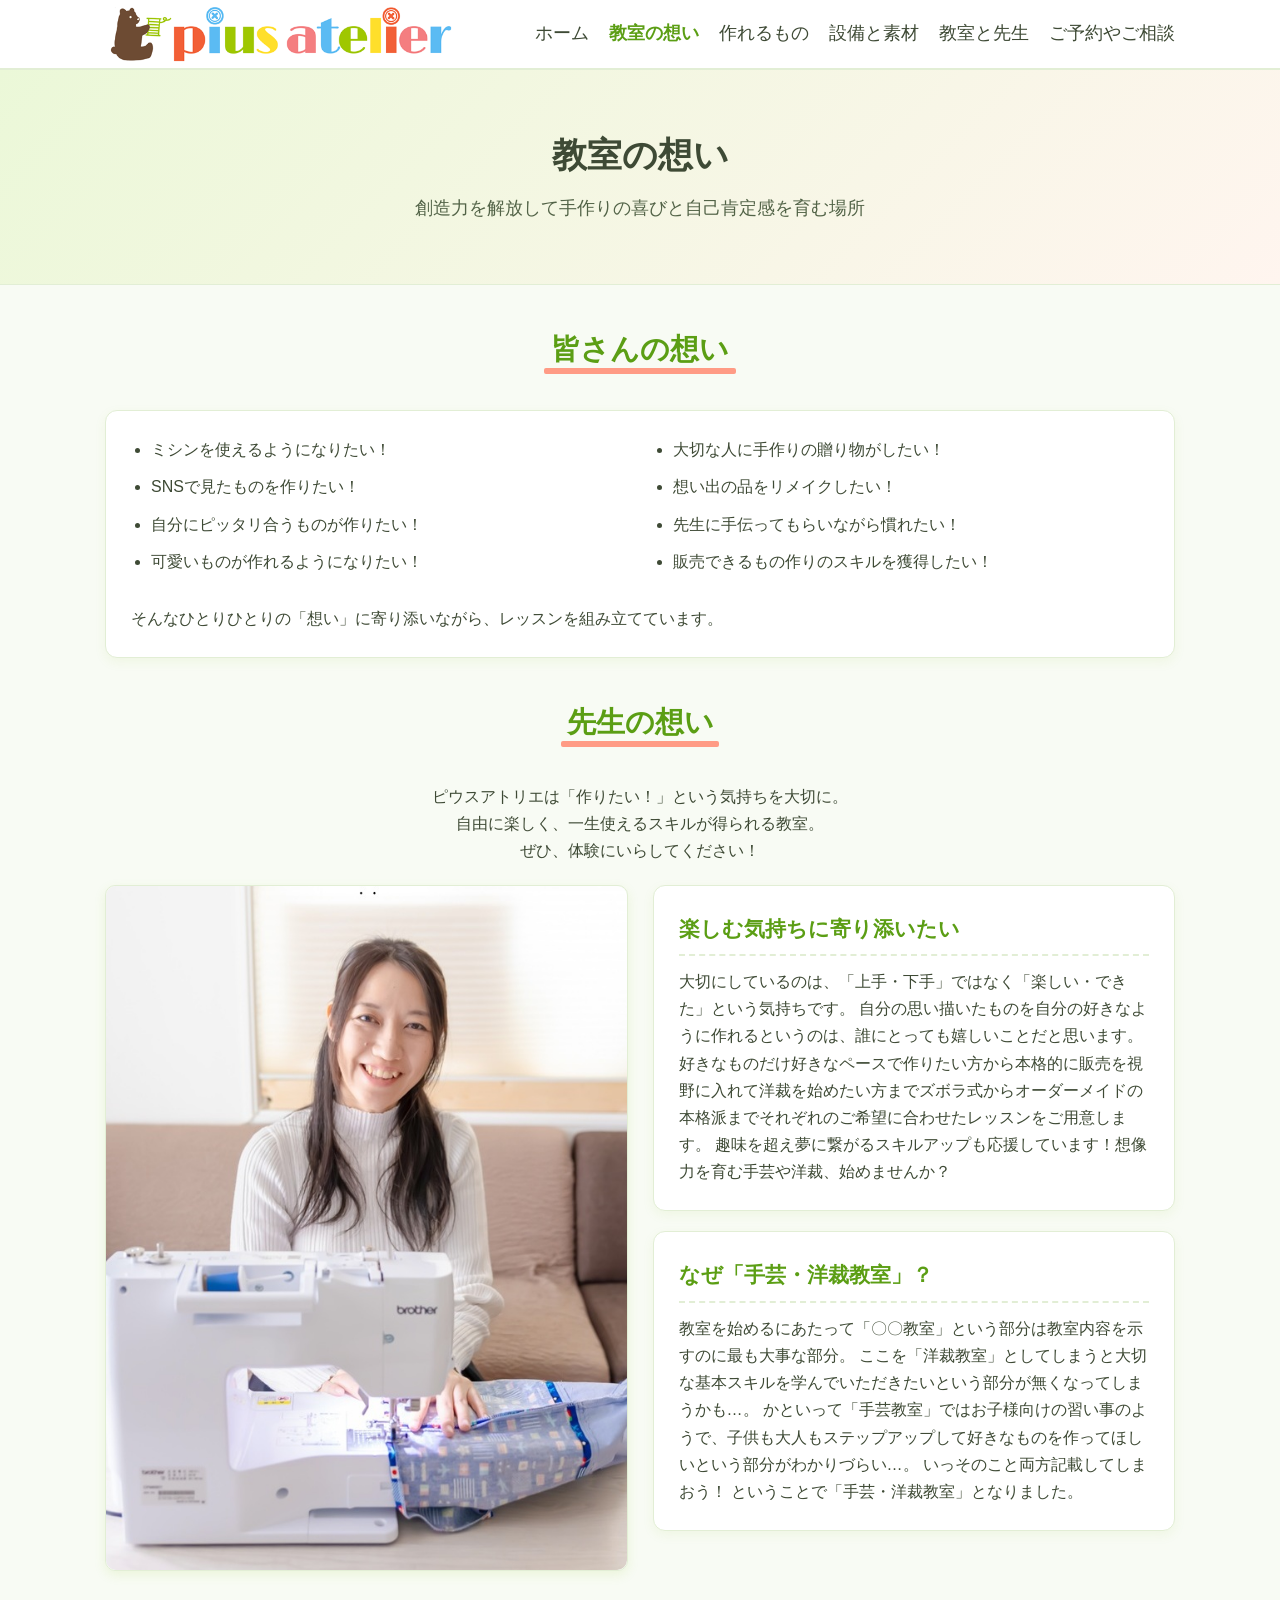
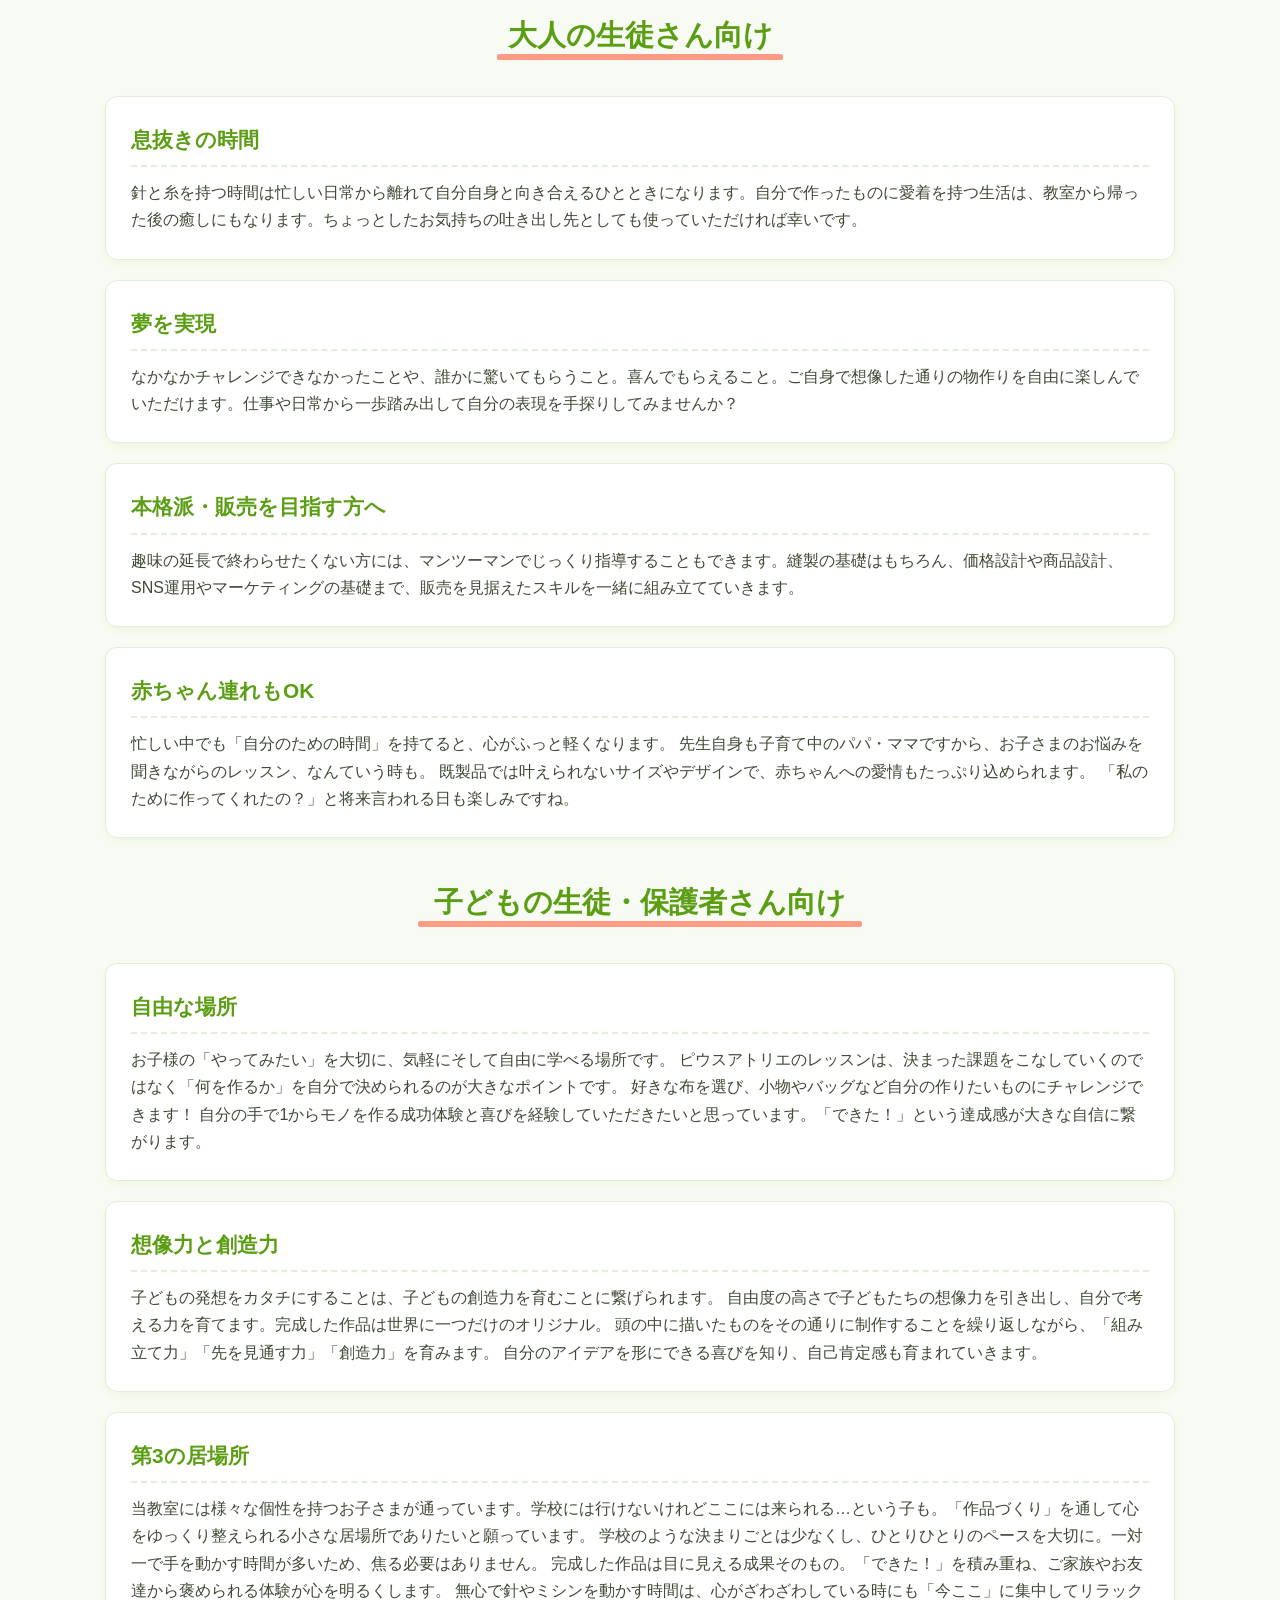
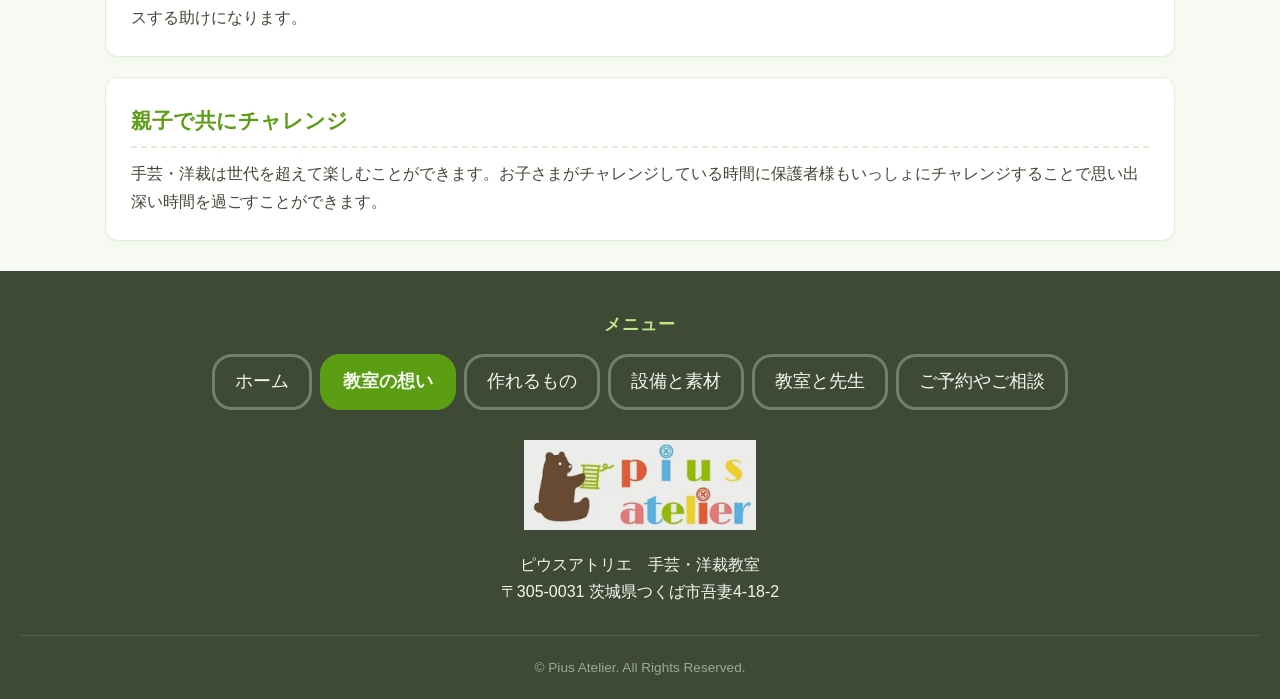
==== about.html @ 9d8489dd "Add files via upload" ====
<!DOCTYPE html>
<html lang="ja">
<head>
  <meta charset="UTF-8">
  <meta name="viewport" content="width=device-width, initial-scale=1.0">
  <title>教室の想い｜ピウスアトリエ（つくば市の手芸・洋裁教室）</title>
  <meta property="og:type" content="website">
  <meta property="og:site_name" content="ピウスアトリエ 手芸・洋裁教室">
  <meta property="og:title" content="教室の想い｜ピウスアトリエ（つくば市の手芸・洋裁教室）">
  <meta property="og:locale" content="ja_JP">
  <link rel="stylesheet" href="./style.css">
</head>
<body data-page="about">
  <header id="header-include"></header>
  <main>
  <section class="hero">
    <div class="hero-content">
      <h1>教室の想い</h1>
      <p>創造力を解放して手作りの喜びと自己肯定感を育む場所</p>
    </div>
  </section>

  <div class="container">
    <h2 class="section-title"><span>皆さんの想い</span></h2>
    <div class="card">
      <div class="grid-2">
        <ul style="list-style: disc; padding-left: 20px;">
          <li style="margin-bottom: 10px;">ミシンを使えるようになりたい！</li>
          <li style="margin-bottom: 10px;">SNSで見たものを作りたい！</li>
          <li style="margin-bottom: 10px;">自分にピッタリ合うものが作りたい！</li>
          <li style="margin-bottom: 10px;">可愛いものが作れるようになりたい！</li>
        </ul>
        <ul style="list-style: disc; padding-left: 20px;">
          <li style="margin-bottom: 10px;">大切な人に手作りの贈り物がしたい！</li>
          <li style="margin-bottom: 10px;">想い出の品をリメイクしたい！</li>
          <li style="margin-bottom: 10px;">先生に手伝ってもらいながら慣れたい！</li>
          <li style="margin-bottom: 10px;">販売できるもの作りのスキルを獲得したい！</li>
        </ul>
      </div>
      <p style="margin-top: 10px;">そんなひとりひとりの「想い」に寄り添いながら、レッスンを組み立てています。</p>
    </div>

    <h2 class="section-title"><span>先生の想い</span></h2>
    <p class="section-message"">
      ピウスアトリエは「作りたい！」という気持ちを大切に。<br>
      自由に楽しく、一生使えるスキルが得られる教室。<br>
      ぜひ、体験にいらしてください！
    </p>
    <div class="grid-2">
      <div class="photo-frame"><img src="img/teacher.jpg" alt="先生"></div>
      <div>
        <div class="card">
          <h3>楽しむ気持ちに寄り添いたい</h3>
          大切にしているのは、「上手・下手」ではなく「楽しい・できた」という気持ちです。
          自分の思い描いたものを自分の好きなように作れるというのは、誰にとっても嬉しいことだと思います。
          好きなものだけ好きなペースで作りたい方から本格的に販売を視野に入れて洋裁を始めたい方までズボラ式からオーダーメイドの本格派までそれぞれのご希望に合わせたレッスンをご用意します。
          趣味を超え夢に繋がるスキルアップも応援しています！想像力を育む手芸や洋裁、始めませんか？
        </div>
        <div class="card" style="margin-top: 20px;">
          <h3>なぜ「手芸・洋裁教室」？</h3>
          教室を始めるにあたって「〇〇教室」という部分は教室内容を示すのに最も大事な部分。
          ここを「洋裁教室」としてしまうと大切な基本スキルを学んでいただきたいという部分が無くなってしまうかも…。
          かといって「手芸教室」ではお子様向けの習い事のようで、子供も大人もステップアップして好きなものを作ってほしいという部分がわかりづらい…。
          いっそのこと両方記載してしまおう！
          ということで「手芸・洋裁教室」となりました。
        </div>
      </div>
    </div>

    <h2 class="section-title"><span>大人の生徒さん向け</span></h2>
    <div class="card" style="margin-top: 20px;">
      <h3>息抜きの時間</h3>
      針と糸を持つ時間は忙しい日常から離れて自分自身と向き合えるひとときになります。自分で作ったものに愛着を持つ生活は、教室から帰った後の癒しにもなります。ちょっとしたお気持ちの吐き出し先としても使っていただければ幸いです。
    </div>
    <div class="card" style="margin-top: 20px;">
      <h3>夢を実現</h3>
      なかなかチャレンジできなかったことや、誰かに驚いてもらうこと。喜んでもらえること。ご自身で想像した通りの物作りを自由に楽しんでいただけます。仕事や日常から一歩踏み出して自分の表現を手探りしてみませんか？
    </div>
    <div class="card" style="margin-top: 20px;">
      <h3>本格派・販売を目指す方へ</h3>
      趣味の延長で終わらせたくない方には、マンツーマンでじっくり指導することもできます。縫製の基礎はもちろん、価格設計や商品設計、SNS運用やマーケティングの基礎まで、販売を見据えたスキルを一緒に組み立てていきます。
    </div>
    <div class="card" style="margin-top: 20px;">
      <h3>赤ちゃん連れもOK</h3>
      忙しい中でも「自分のための時間」を持てると、心がふっと軽くなります。
      先生自身も子育て中のパパ・ママですから、お子さまのお悩みを聞きながらのレッスン、なんていう時も。
      既製品では叶えられないサイズやデザインで、赤ちゃんへの愛情もたっぷり込められます。
     「私のために作ってくれたの？」と将来言われる日も楽しみですね。
    </div>

    <h2 class="section-title"><span>子どもの生徒・保護者さん向け</span></h2>
    <div class="card" style="margin-bottom: 20px;">
      <h3>自由な場所</h3>
      お子様の「やってみたい」を大切に、気軽にそして自由に学べる場所です。
      ピウスアトリエのレッスンは、決まった課題をこなしていくのではなく「何を作るか」を自分で決められるのが大きなポイントです。
      好きな布を選び、小物やバッグなど自分の作りたいものにチャレンジできます！
      自分の手で1からモノを作る成功体験と喜びを経験していただきたいと思っています。「できた！」という達成感が大きな自信に繋がります。
    </div>
    <div class="card" style="margin-bottom: 20px;">
      <h3>想像力と創造力</h3>
      子どもの発想をカタチにすることは、子どもの創造力を育むことに繋げられます。
      自由度の高さで子どもたちの想像力を引き出し、自分で考える力を育てます。完成した作品は世界に一つだけのオリジナル。
      頭の中に描いたものをその通りに制作することを繰り返しながら、「組み立て力」「先を見通す力」「創造力」を育みます。
      自分のアイデアを形にできる喜びを知り、自己肯定感も育まれていきます。
    </div>
    <div class="card" style="margin-bottom: 20px;">
      <h3>第3の居場所</h3>
      当教室には様々な個性を持つお子さまが通っています。学校には行けないけれどここには来られる…という子も。「作品づくり」を通して心をゆっくり整えられる小さな居場所でありたいと願っています。
      学校のような決まりごとは少なくし、ひとりひとりのペースを大切に。一対一で手を動かす時間が多いため、焦る必要はありません。
      完成した作品は目に見える成果そのもの。「できた！」を積み重ね、ご家族やお友達から褒められる体験が心を明るくします。
      無心で針やミシンを動かす時間は、心がざわざわしている時にも「今ここ」に集中してリラックスする助けになります。
    </div>
    <div class="card">
      <h3>親子で共にチャレンジ</h3>
      手芸・洋裁は世代を超えて楽しむことができます。お子さまがチャレンジしている時間に保護者様もいっしょにチャレンジすることで思い出深い時間を過ごすことができます。
    </div>
  </div>
  </main>
  <footer id="footer-include"></footer>
  <script src="./common.js"></script>
</body>
</html>
---- style.css ----
:root {
  --main-color: #5B9E14;        /* 高コントラストな爽やかグリーン */
  --accent-color: #FF9B85;      /* コーラルパステル */
  --bg-color: #F8FBF4;          /* ミルキーグリーンホワイト */
  --card-bg: #FFFFFF;
  --text-color: #3E4A35;        /* ダークオリーブ */
  --text-light: #526347;
  --border-color: #E2EED5;
  --font-family: 'Helvetica Neue', Arial, 'Hiragino Kaku Gothic ProN', 'Hiragino Sans', 'Meiryo', sans-serif;
}

img {
  max-width: 100%;
  height: auto;
}

* {
  box-sizing: border-box;
  margin: 0;
  padding: 0;
}

body {
  font-family: var(--font-family);
  background-color: var(--bg-color);
  color: var(--text-color);
  line-height: 1.7;
  font-size: 16px;
}

a {
  color: var(--main-color);
  text-decoration: none;
  transition: all 0.3s;
}

a:hover {
  opacity: 0.8;
}

.btn {
  display: inline-block;
  padding: 12px 24px;
  background-color: var(--main-color);
  color: #ffffff;
  border-radius: 12px;
  font-weight: bold;
  transition: background-color 0.2s ease, transform 0.1s ease;
}
.btn:hover {
  background-color: var(--main-color);
}
.btn:active {
  transform: translateY(1px);
}

/* Header & Navigation */
header {
  background-color: #FFFFFF;
  border-bottom: 2px solid var(--border-color);
  position: sticky;
  top: 0;
  z-index: 100;
  min-height: 70px;
}

.header-container {
  max-width: 1100px;
  margin: 0 auto;
  padding: 4px 15px;
  display: flex;
  justify-content: space-between;
  align-items: center;
}

.logo a {
  display: flex;
  align-items: center;
}

.logo-img {
  height: 60px;
  width: auto;
  display: block;
}

nav ul {
  display: flex;
  list-style: none;
  gap: 20px;
  align-items: center;
}

nav a {
  font-weight: 500;
  color: var(--text-color);
  font-size: 1.1rem;
}

nav a:hover, nav a.active {
  color: var(--main-color);
  font-weight: bold;
}

nav ul li a {
  white-space: nowrap;
}

/* Hamburger toggle button (hidden on desktop) */
.nav-toggle {
  display: none;
  flex-direction: column;
  justify-content: center;
  gap: 5px;
  width: 34px;
  height: 34px;
  background: none;
  border: none;
  cursor: pointer;
  padding: 0;
}

.nav-toggle span {
  display: block;
  width: 100%;
  height: 3px;
  background-color: var(--main-color);
  border-radius: 2px;
  transition: transform 0.3s, opacity 0.3s;
}

.nav-toggle.is-active span:nth-child(1) {
  transform: translateY(8px) rotate(45deg);
}
.nav-toggle.is-active span:nth-child(2) {
  opacity: 0;
}
.nav-toggle.is-active span:nth-child(3) {
  transform: translateY(-8px) rotate(-45deg);
}

/* Hero Section */
.hero {
  background: linear-gradient(135deg, #EBF8D8 0%, #FFF5EF 100%);
  padding: 60px 20px;
  text-align: center;
  border-bottom: 1px solid var(--border-color);
}

.hero-content {
  max-width: 800px;
  margin: 0 auto;
}

.hero h1 {
  font-size: 2.2rem;
  color: var(--text-color);
  margin-bottom: 15px;
  line-height: 1.4;
}

.hero p {
  font-size: 1.1rem;
  color: var(--text-light);
}

/* Main Layout */
.container {
  max-width: 1100px;
  margin: 0 auto;
  padding: 0px 15px;
}

.section-title {
  text-align: center;
  font-size: 1.8rem;
  color: var(--main-color);
  font-weight: bold;
  margin-top: 40px;
  margin-bottom: 30px;
}

.section-title span {
  position: relative;
  display: inline-block;
  padding-bottom: 6px;
}

.section-title span::after {
  content: '';
  position: absolute;
  left: -4%;
  right: -4%;
  bottom: 6px;
  height: 6px;
  background-color: var(--accent-color);
  border-radius: 2px;
  z-index: -1;
}

.section-message {
  text-align: center;
  margin-bottom: 20px;
}

/* Cards & Grid */
.grid-2 {
  display: grid;
  grid-template-columns: repeat(auto-fit, minmax(320px, 1fr));
  gap: 25px;
  margin-bottom: 20px;
}

.grid-3 {
  display: grid;
  grid-template-columns: repeat(auto-fit, minmax(280px, 1fr));
  gap: 25px;
  margin-bottom: 20px;
}

.card {
  background-color: var(--card-bg);
  border: 1px solid var(--border-color);
  border-radius: 12px;
  padding: 25px;
  box-shadow: 0 4px 12px rgba(136, 196, 37, 0.08);
  transition: transform 0.3s;
}

.card h3 {
  color: var(--main-color);
  font-size: 1.3rem;
  margin-bottom: 12px;
  border-bottom: 2px dashed var(--border-color);
  padding-bottom: 8px;
}

/* Feature Box */
.feature-box {
  background-color: #F3FBEB;
  border-left: 5px solid var(--main-color);
  padding: 20px;
  border-radius: 0 8px 8px 0;
  margin-bottom: 25px;
}

.feature-box h4 {
  color: var(--main-color);
  margin-bottom: 8px;
  font-size: 1.1rem;
}

/* Footer */
footer {
  background-color: #3E4A35;
  color: #F4F8F0;
  padding: 40px 20px 20px;
  margin-top: 30px;
  min-height: 150px;
}

.footer-container {
  text-align: center;
  max-width: 1100px;
  margin: 0 auto;
  display: grid;
  grid-template-columns: repeat(auto-fit, minmax(250px, 1fr));
  gap: 30px;
  margin-bottom: 30px;
}

.footer-col a {
  color: #F4F8F0;
}

.footer-col address {
  font-style: normal;
}

.footer-menu {
  text-align: center;
  margin-bottom: 30px;
}

.footer-menu h4 {
  color: #C1E887;
  margin-bottom: 15px;
  font-size: 1.05rem;
  letter-spacing: 0.05em;
}

.footer-menu ul {
  list-style: none;
  display: flex;
  flex-wrap: wrap;
  justify-content: center;
  gap: 10px 8px;
  margin: 0 auto;
}

.footer-menu a {
  display: flex;
  align-items: center;
  justify-content: center;
  min-height: 44px;
  color: #F4F8F0;
  font-size: 1.1rem;
  font-weight: 500;
  padding: 10px 20px;
  border-radius: 20px;
  border: 3px solid rgba(244, 248, 240, 0.3);
}

.footer-menu a:hover,
.footer-menu a:focus-visible {
  background-color: var(--main-color);
  border-color: var(--main-color);
  color: #F4F8F0;
  opacity: 1;
}

.footer-menu a.active {
  background-color: var(--main-color);
  border-color: var(--main-color);
  color: #F4F8F0;
  font-weight: bold;
}

.footer-logo-img {
  height: 90px;
  width: auto;
  margin-bottom: 12px;
  opacity: 0.9;
}

.photo-frame img {
  width: 100%;
  height: 100%;
  object-fit: cover;
  display: block;
  border-radius: 10px;
}

.photo-frame {
  border-radius: 10px;
  overflow: hidden;
  box-shadow: 0 4px 12px rgba(136, 196, 37, 0.12);
  border: 1px solid var(--border-color);
  min-height: 0;
  height: 100%;
}

.copyright {
  text-align: center;
  font-size: 0.85rem;
  color: #9BAA91;
  border-top: 1px solid #526247;
  padding-top: 20px;
}

@media (max-width: 1080px) {
  .header-container {
    flex-wrap: wrap;
    justify-content: space-between;
    gap: 0;
  }
  .nav-toggle {
    display: flex;
  }
  nav {
    flex-basis: 100%;
    order: 3;
  }
  nav ul {
    display: none;
    flex-direction: column;
    align-items: stretch;
    gap: 0;
    width: 100%;
    padding-top: 15px;
  }
  nav.nav-open ul {
    display: block !important;
    z-index: 9999; 
  }
  nav li {
    border-top: 1px solid var(--border-color);
  }
  nav a {
    display: block;
    padding: 14px 4px;
  }
  .footer-menu ul {
    max-width: 100%;
  }
  .footer-menu li {
    width: 100%;
  }
  .footer-menu a {
    font-size: 0.95rem;
    padding: 5px 10px;
  }
}

@media (max-width: 640px) {
  header {
    min-height: 60px;
  }
  .hero {
    padding: 36px 16px;
    text-align: left;
  }
  .hero h1 {
    font-size: 1.6rem;
  }
  .hero p {
    font-size: 1rem;
  }
  .section-title {
    font-size: 1.4rem;
    margin-bottom: 20px;
  }
  .section-message {
    padding: 0px 10px;
    text-align: left;
  }
  .grid-2, .grid-3 {
    gap: 16px;
    margin-bottom: 16px;
  }
  .card {
    padding: 18px;
  }
  .feature-box {
    padding: 16px;
  }
  .logo-img {
    height: 50px;
  }
  nav a {
    font-size: 0.85rem;
  }
  .footer-container {
    text-align: center;
    gap: 24px;
  }
  .footer-logo-img {
    margin-left: auto;
    margin-right: auto;
  }
}
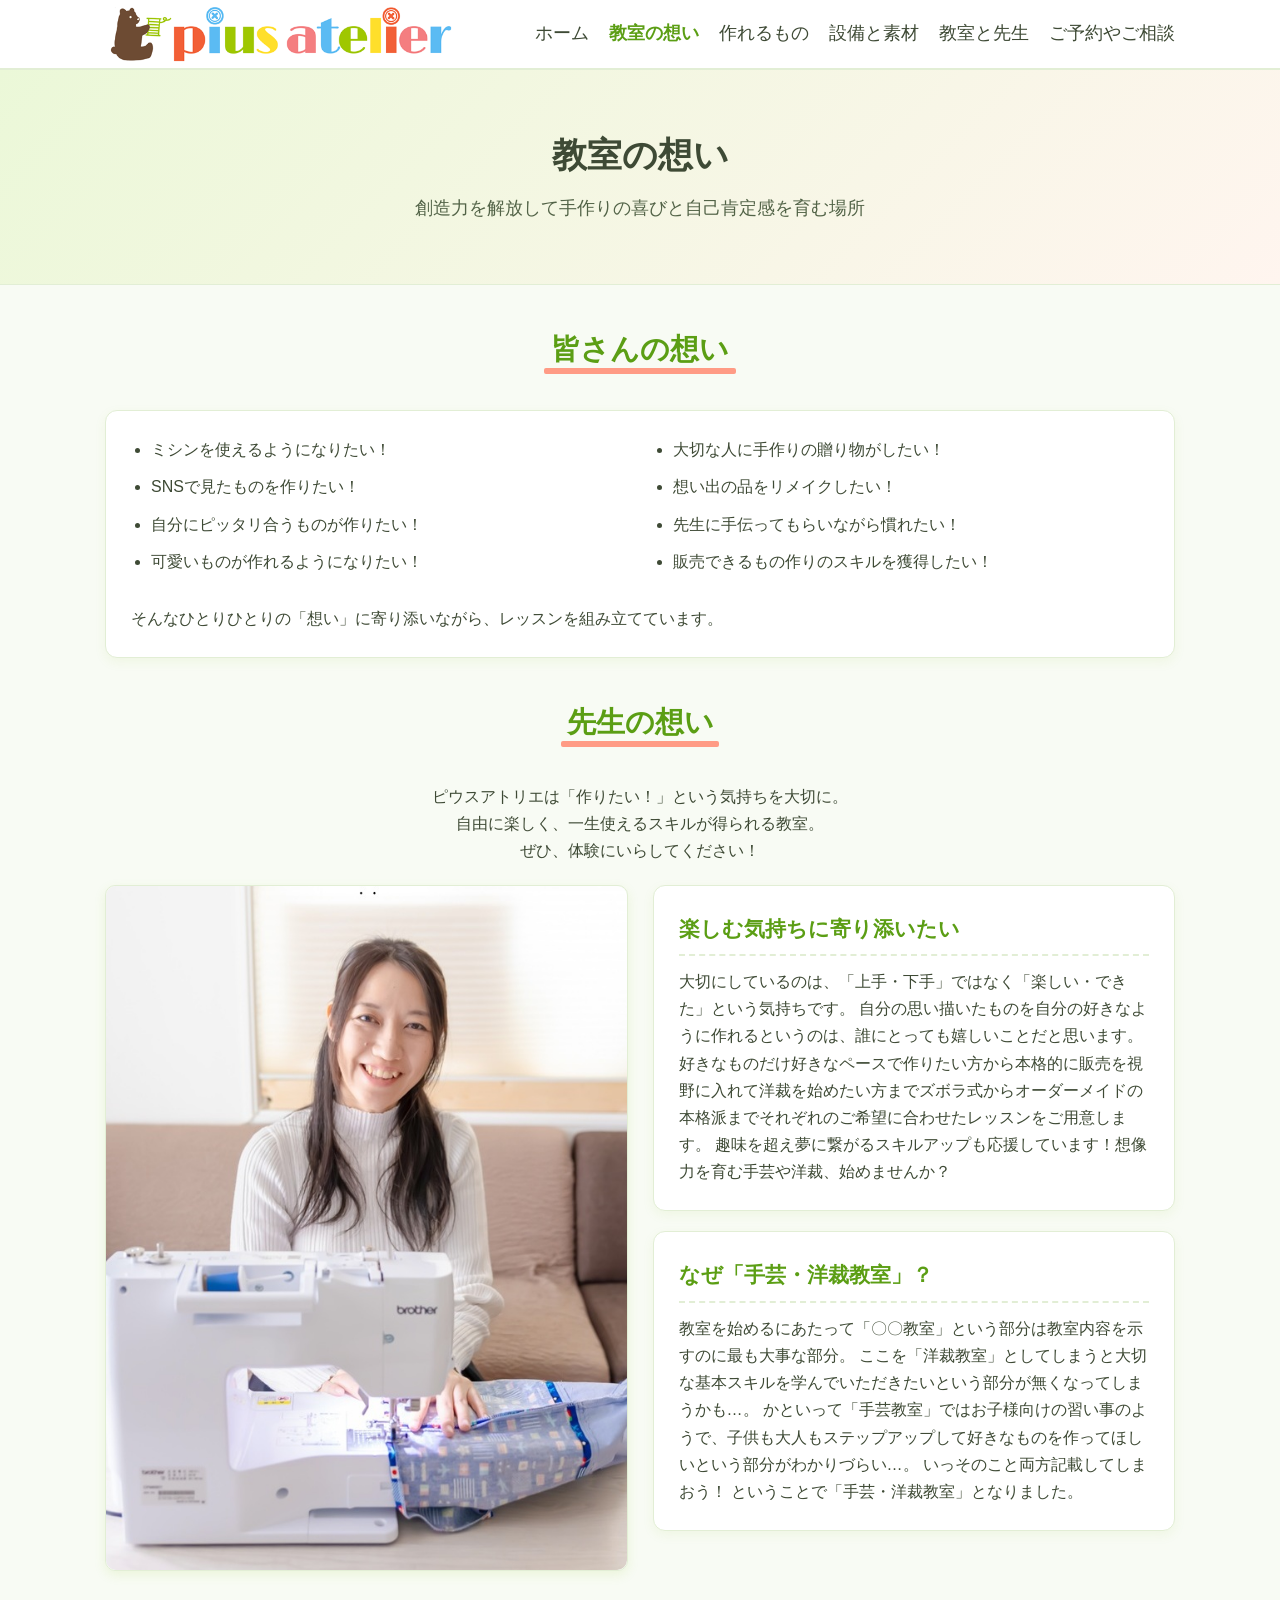
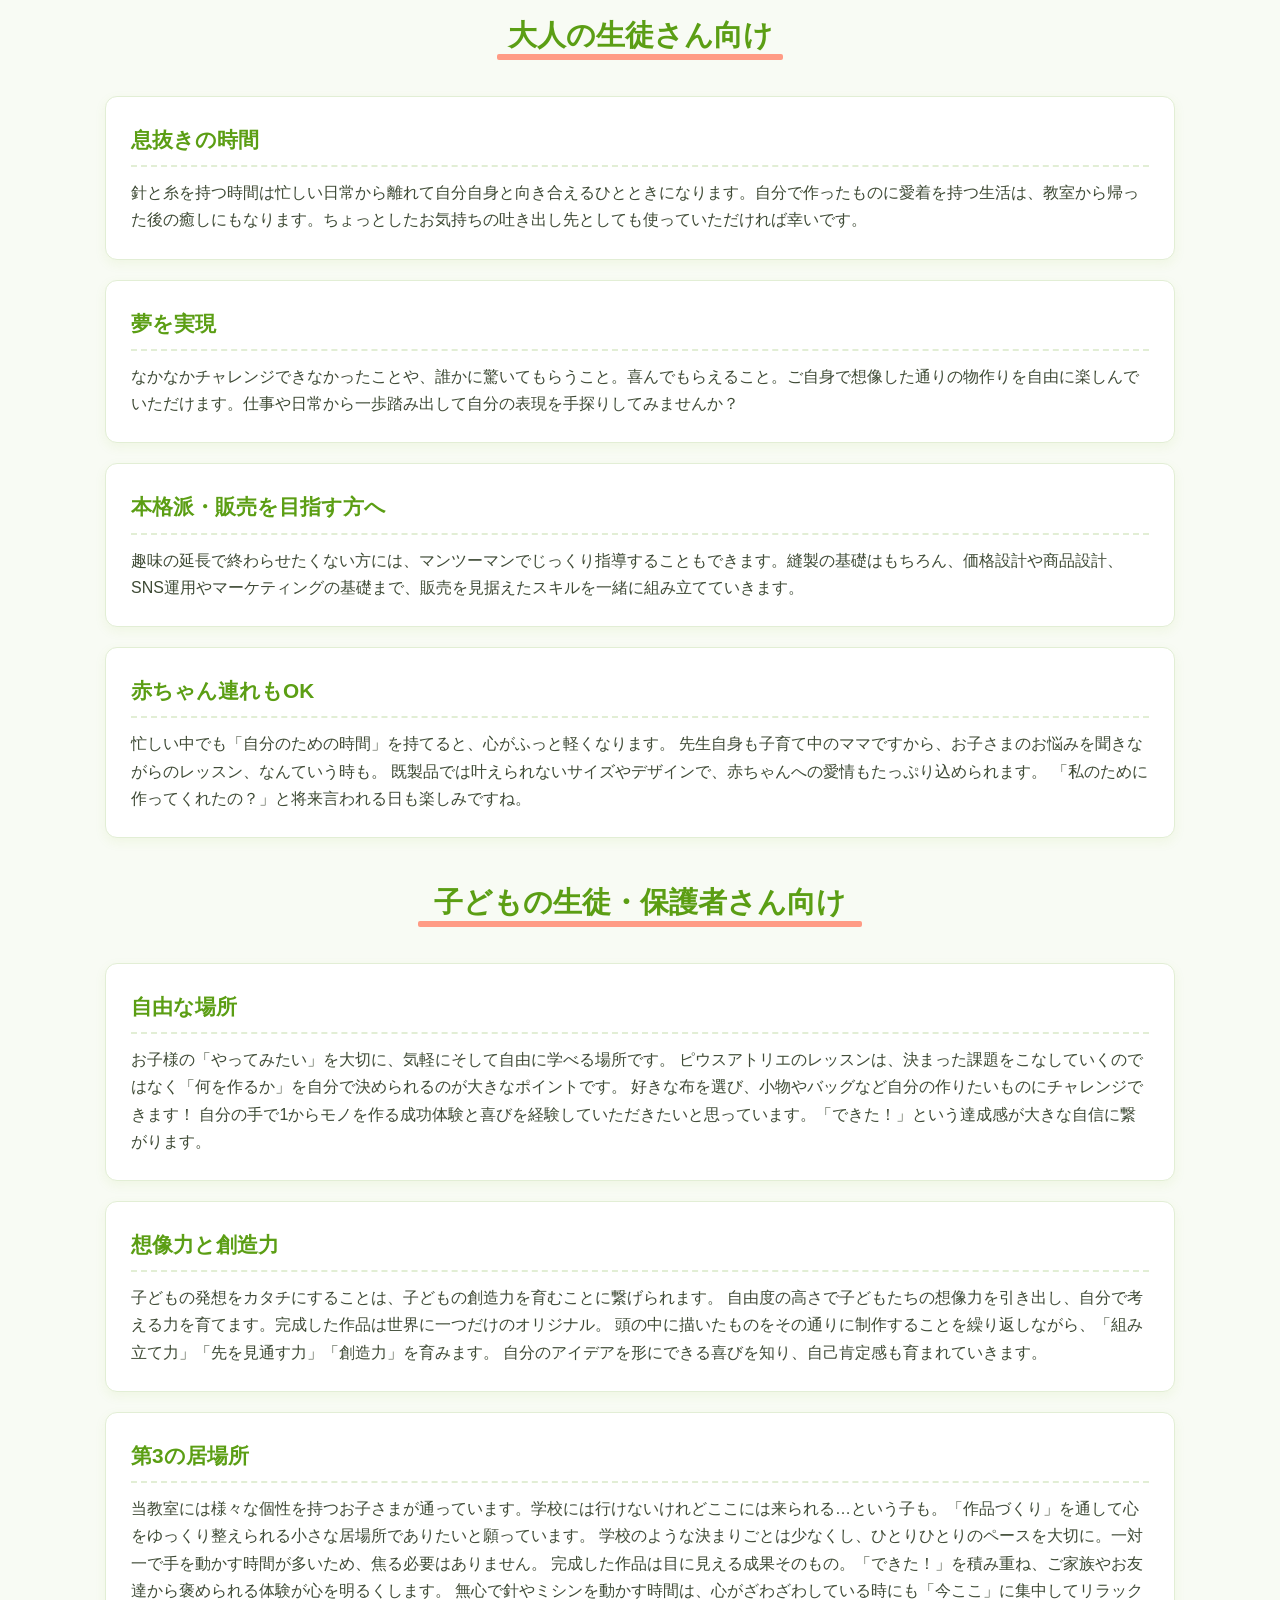
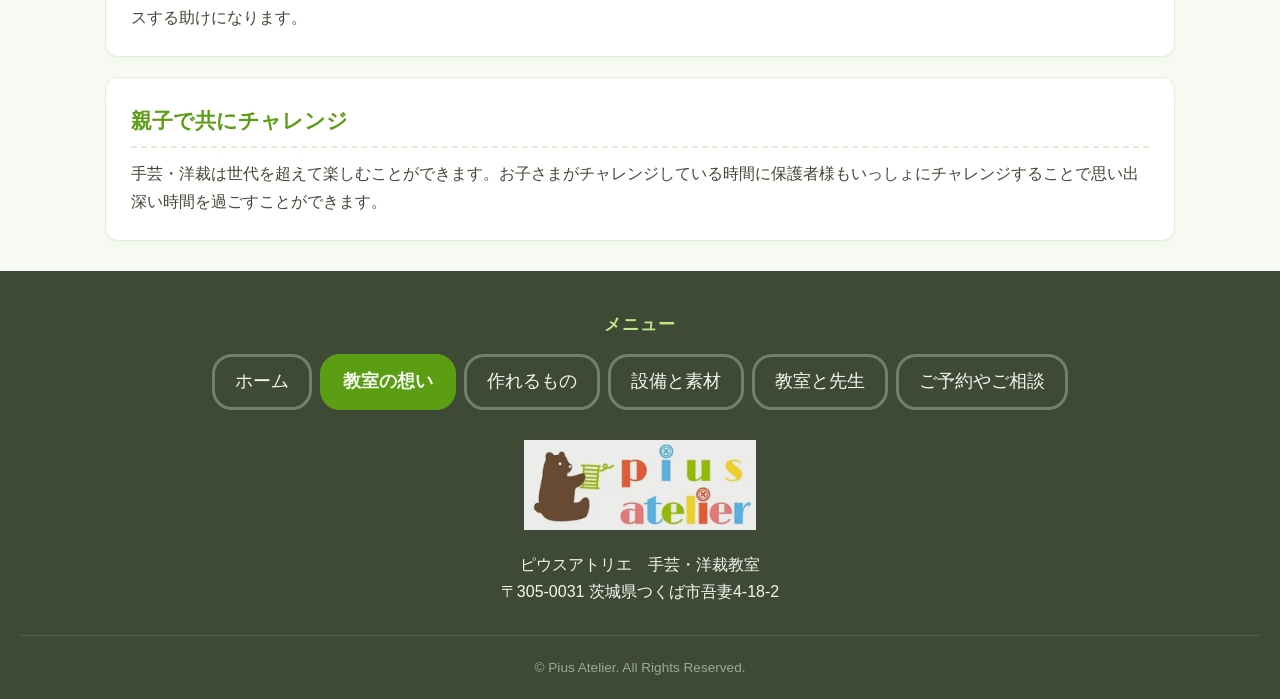
==== commit 14f05545: "Add files via upload" ====
--- a/about.html
+++ b/about.html
@@ -83,7 +83,7 @@
     <div class="card" style="margin-top: 20px;">
       <h3>赤ちゃん連れもOK</h3>
       忙しい中でも「自分のための時間」を持てると、心がふっと軽くなります。
-      先生自身も子育て中のパパ・ママですから、お子さまのお悩みを聞きながらのレッスン、なんていう時も。
+      先生自身も子育て中のママですから、お子さまのお悩みを聞きながらのレッスン、なんていう時も。
       既製品では叶えられないサイズやデザインで、赤ちゃんへの愛情もたっぷり込められます。
      「私のために作ってくれたの？」と将来言われる日も楽しみですね。
     </div>
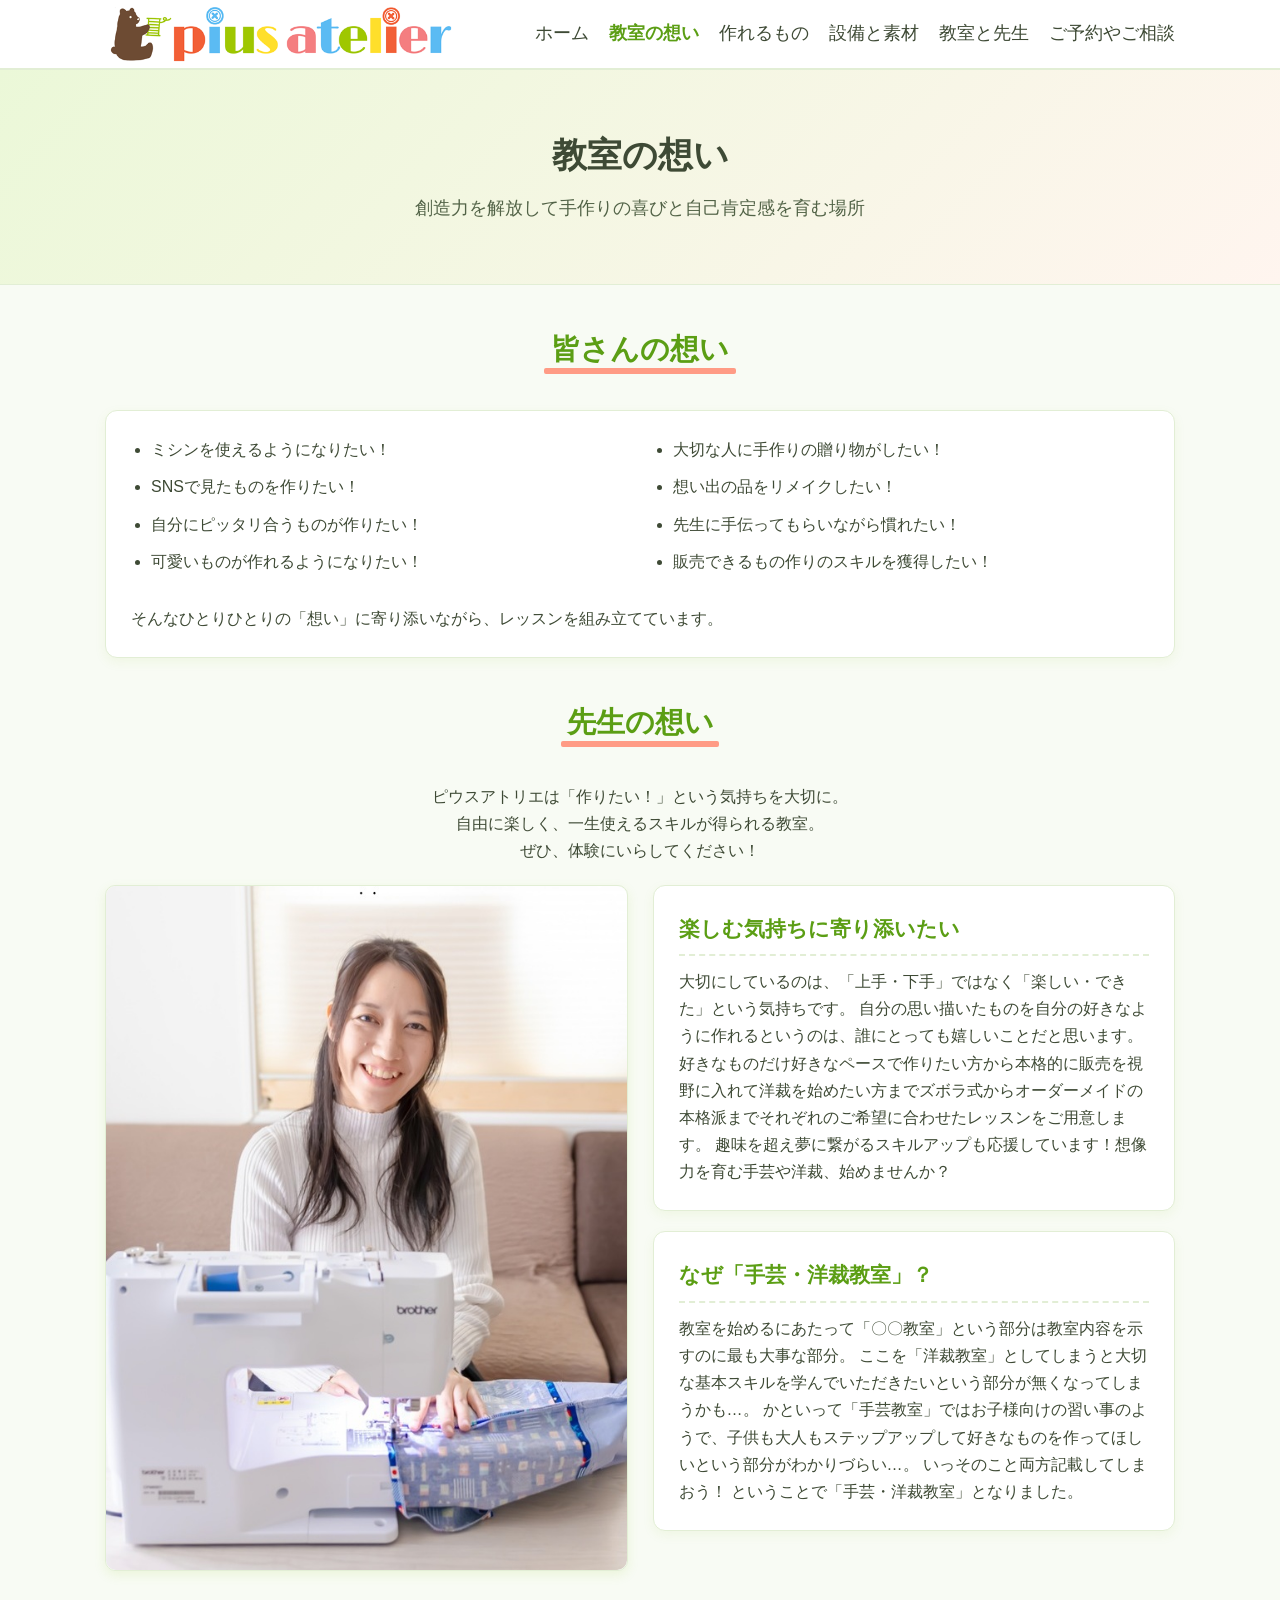
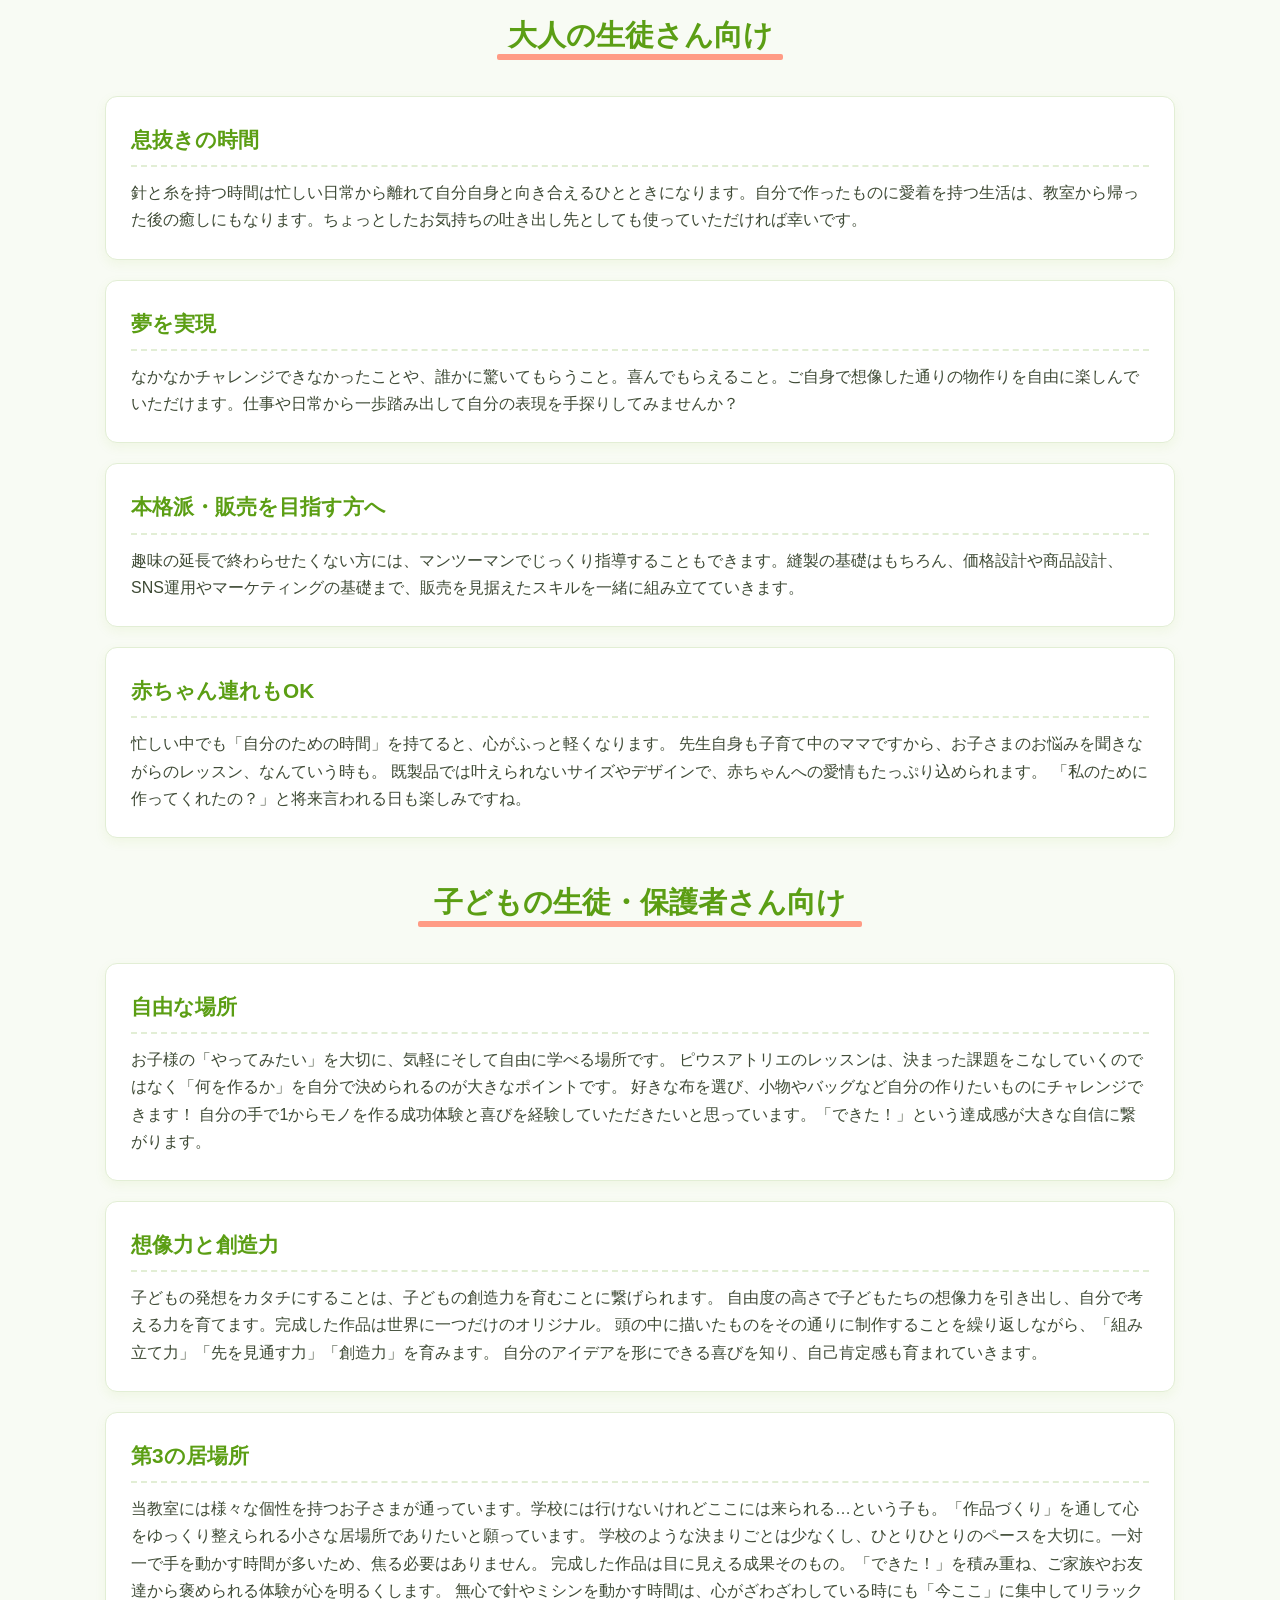
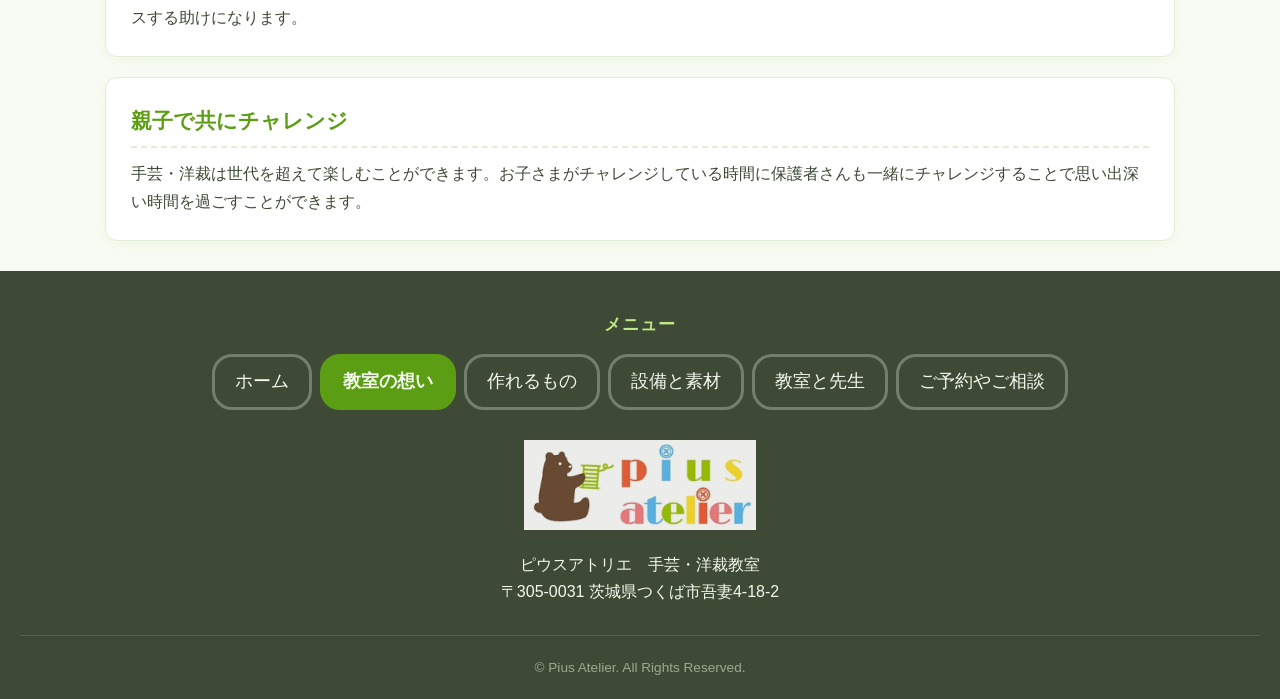
==== commit 71481712: "Add files via upload" ====
--- a/about.html
+++ b/about.html
@@ -112,7 +112,7 @@
     </div>
     <div class="card">
       <h3>親子で共にチャレンジ</h3>
-      手芸・洋裁は世代を超えて楽しむことができます。お子さまがチャレンジしている時間に保護者様もいっしょにチャレンジすることで思い出深い時間を過ごすことができます。
+      手芸・洋裁は世代を超えて楽しむことができます。お子さまがチャレンジしている時間に保護者さんも一緒にチャレンジすることで思い出深い時間を過ごすことができます。
     </div>
   </div>
   </main>
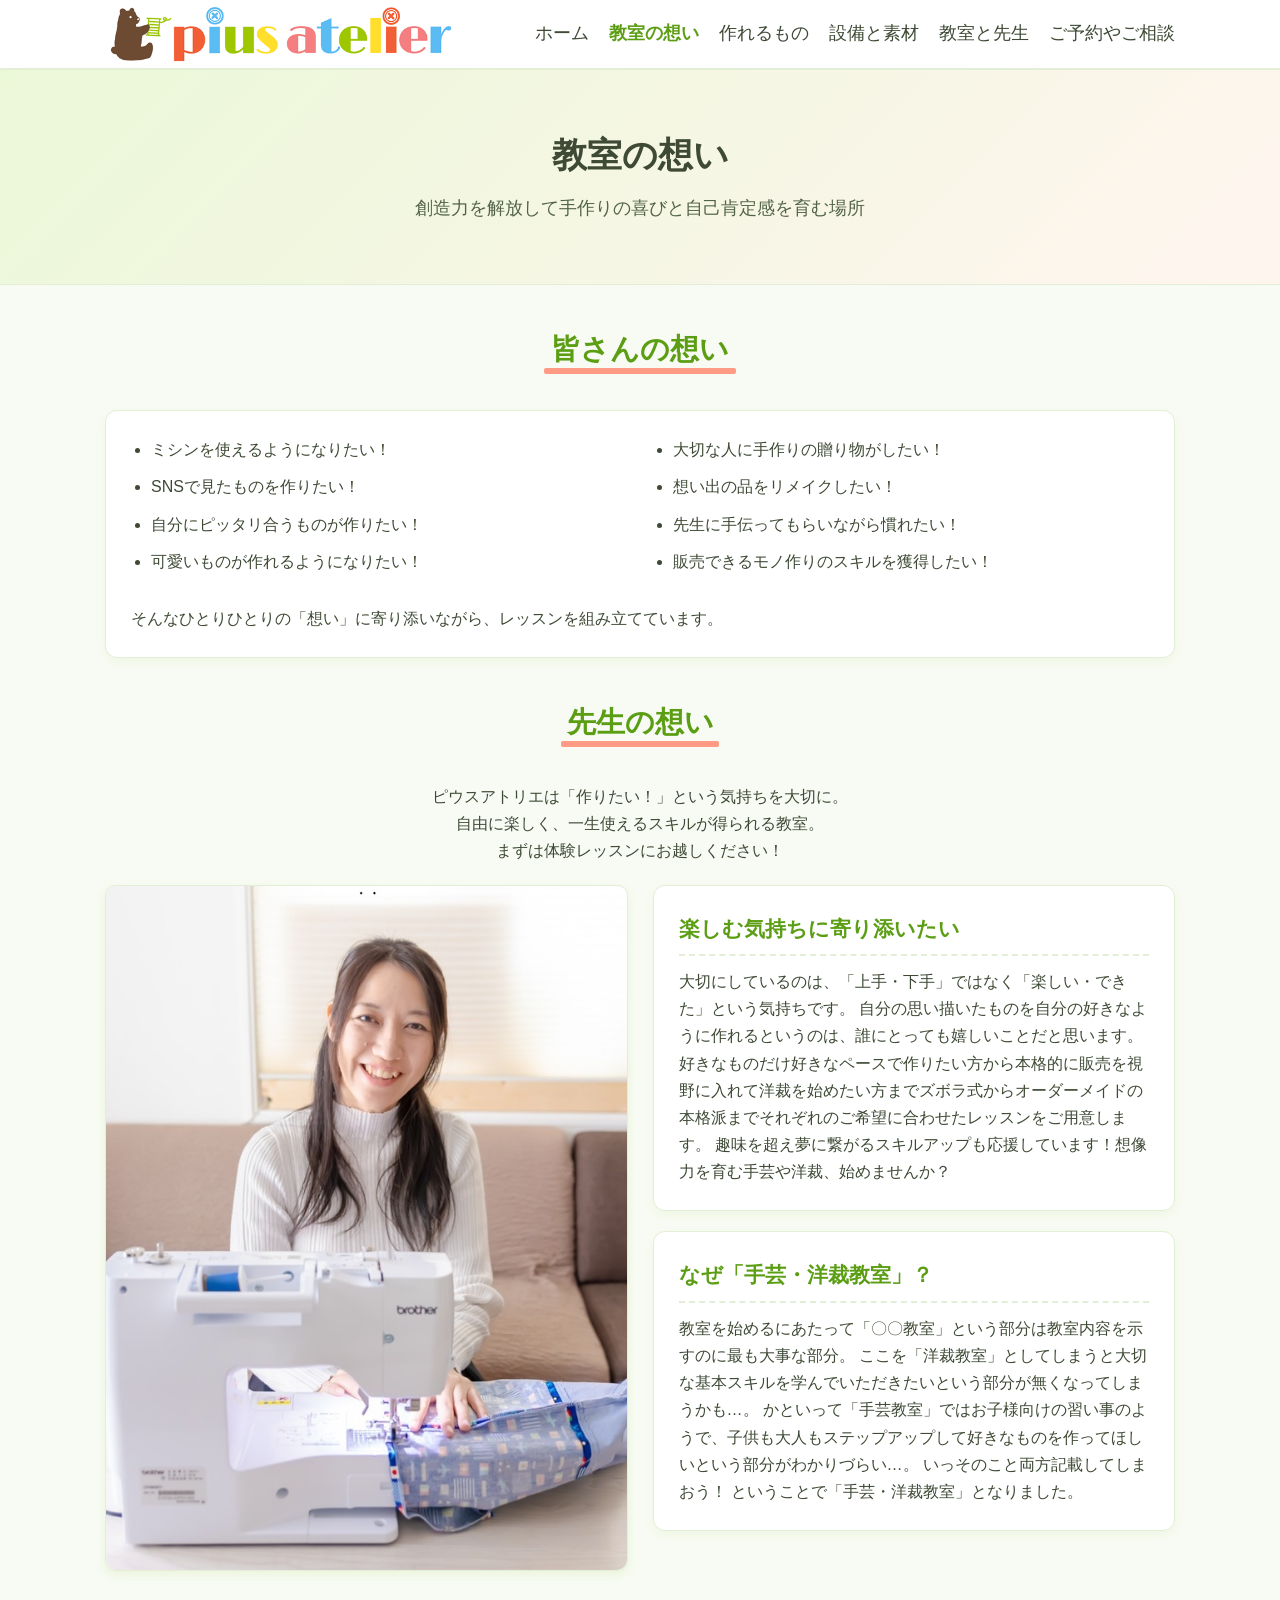
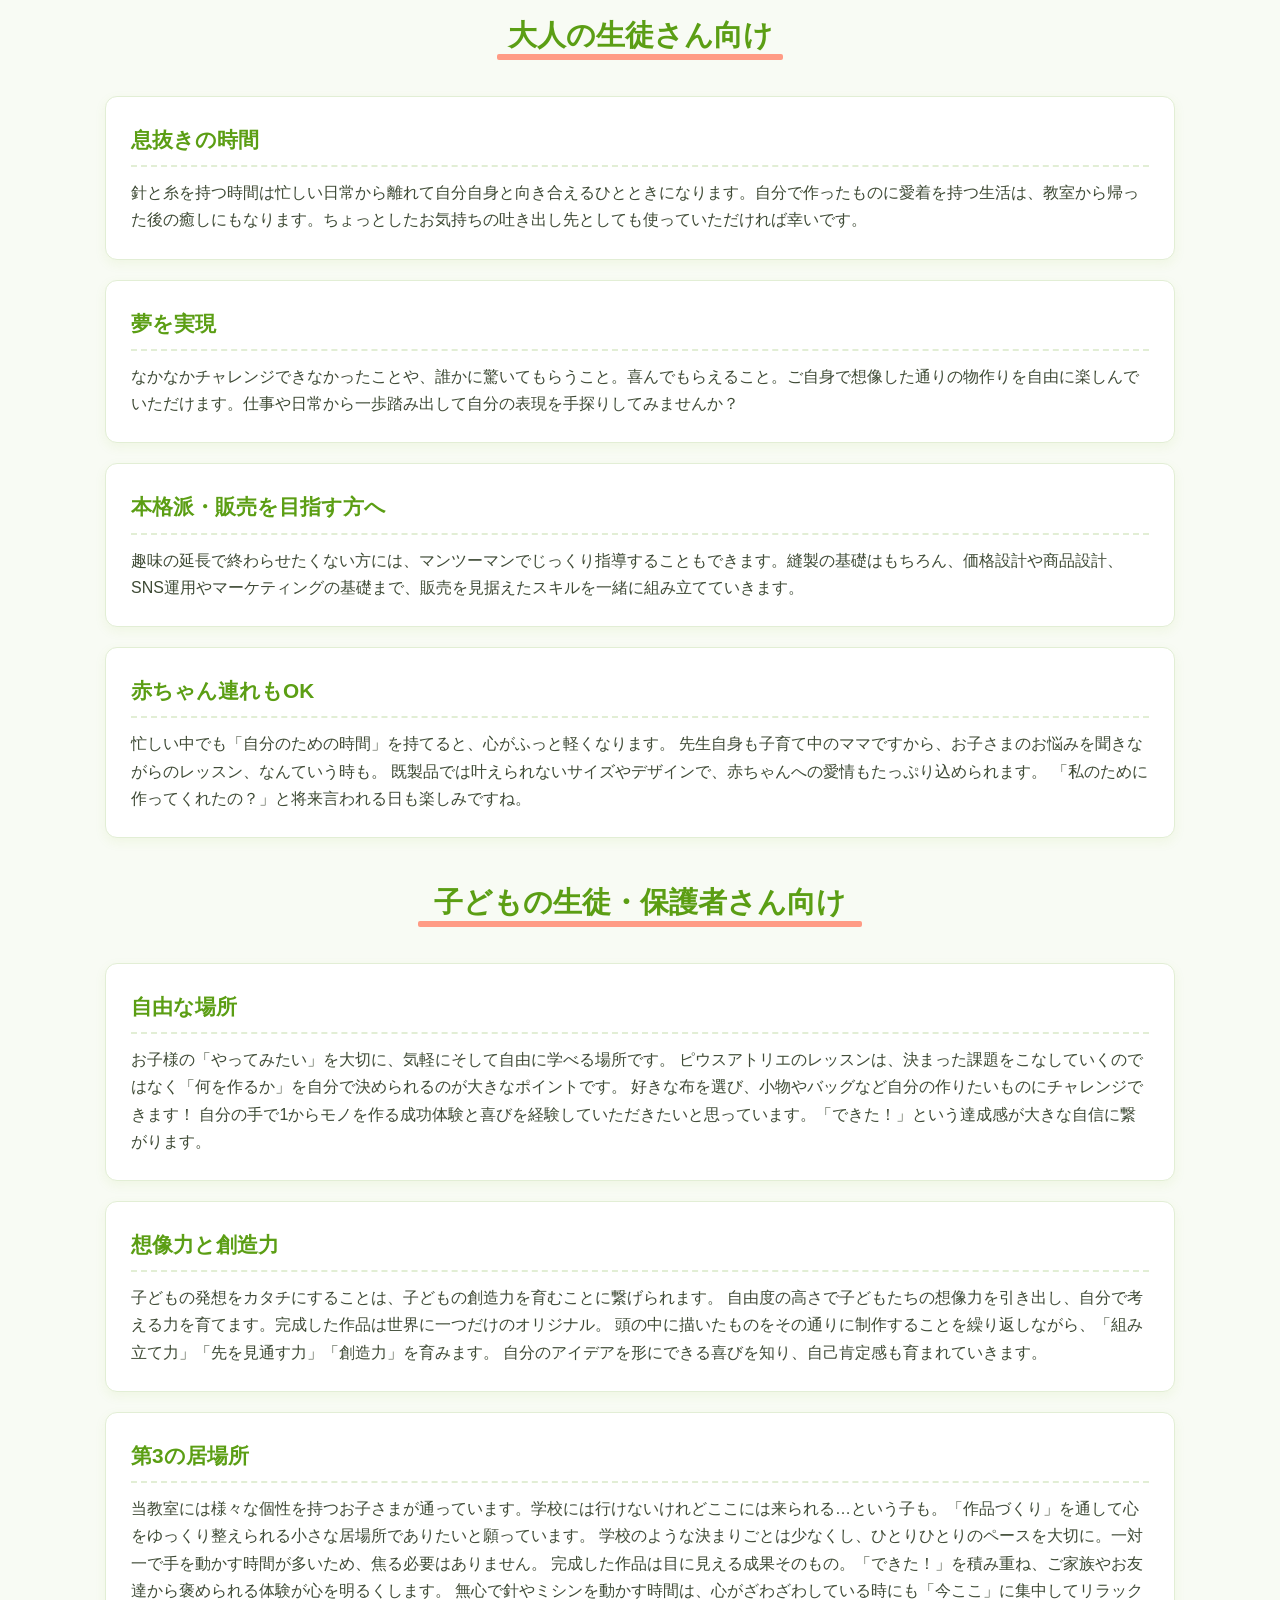
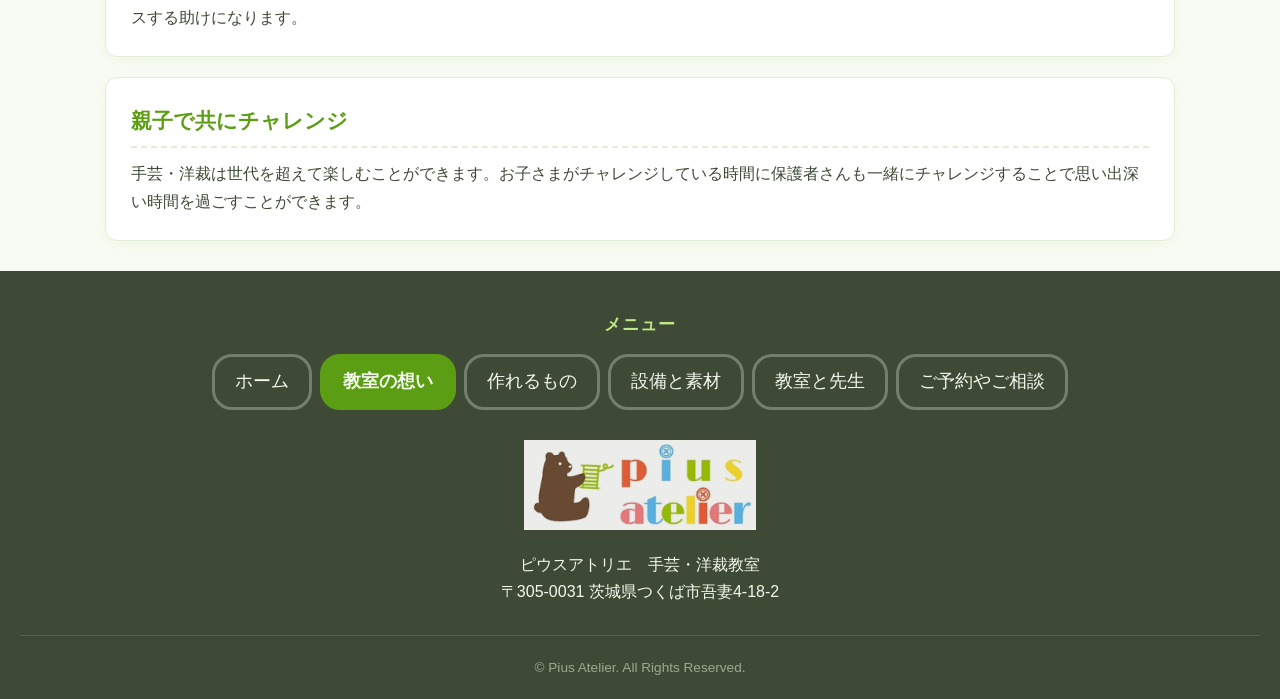
==== commit 17a92329: "Add files via upload" ====
--- a/about.html
+++ b/about.html
@@ -3,12 +3,13 @@
 <head>
   <meta charset="UTF-8">
   <meta name="viewport" content="width=device-width, initial-scale=1.0">
+  <link rel="icon" href="img/favicon.ico" sizes="any">
   <title>教室の想い｜ピウスアトリエ（つくば市の手芸・洋裁教室）</title>
   <meta property="og:type" content="website">
   <meta property="og:site_name" content="ピウスアトリエ 手芸・洋裁教室">
   <meta property="og:title" content="教室の想い｜ピウスアトリエ（つくば市の手芸・洋裁教室）">
   <meta property="og:locale" content="ja_JP">
-  <link rel="stylesheet" href="./style.css">
+  <link rel="stylesheet" href="style.css">
 </head>
 <body data-page="about">
   <header id="header-include"></header>
@@ -34,7 +35,7 @@
           <li style="margin-bottom: 10px;">大切な人に手作りの贈り物がしたい！</li>
           <li style="margin-bottom: 10px;">想い出の品をリメイクしたい！</li>
           <li style="margin-bottom: 10px;">先生に手伝ってもらいながら慣れたい！</li>
-          <li style="margin-bottom: 10px;">販売できるもの作りのスキルを獲得したい！</li>
+          <li style="margin-bottom: 10px;">販売できるモノ作りのスキルを獲得したい！</li>
         </ul>
       </div>
       <p style="margin-top: 10px;">そんなひとりひとりの「想い」に寄り添いながら、レッスンを組み立てています。</p>
@@ -44,7 +45,7 @@
     <p class="section-message"">
       ピウスアトリエは「作りたい！」という気持ちを大切に。<br>
       自由に楽しく、一生使えるスキルが得られる教室。<br>
-      ぜひ、体験にいらしてください！
+      まずは体験レッスンにお越しください！
     </p>
     <div class="grid-2">
       <div class="photo-frame"><img src="img/teacher.jpg" alt="先生"></div>
@@ -117,6 +118,6 @@
   </div>
   </main>
   <footer id="footer-include"></footer>
-  <script src="./common.js"></script>
+  <script src="common.js"></script>
 </body>
 </html>
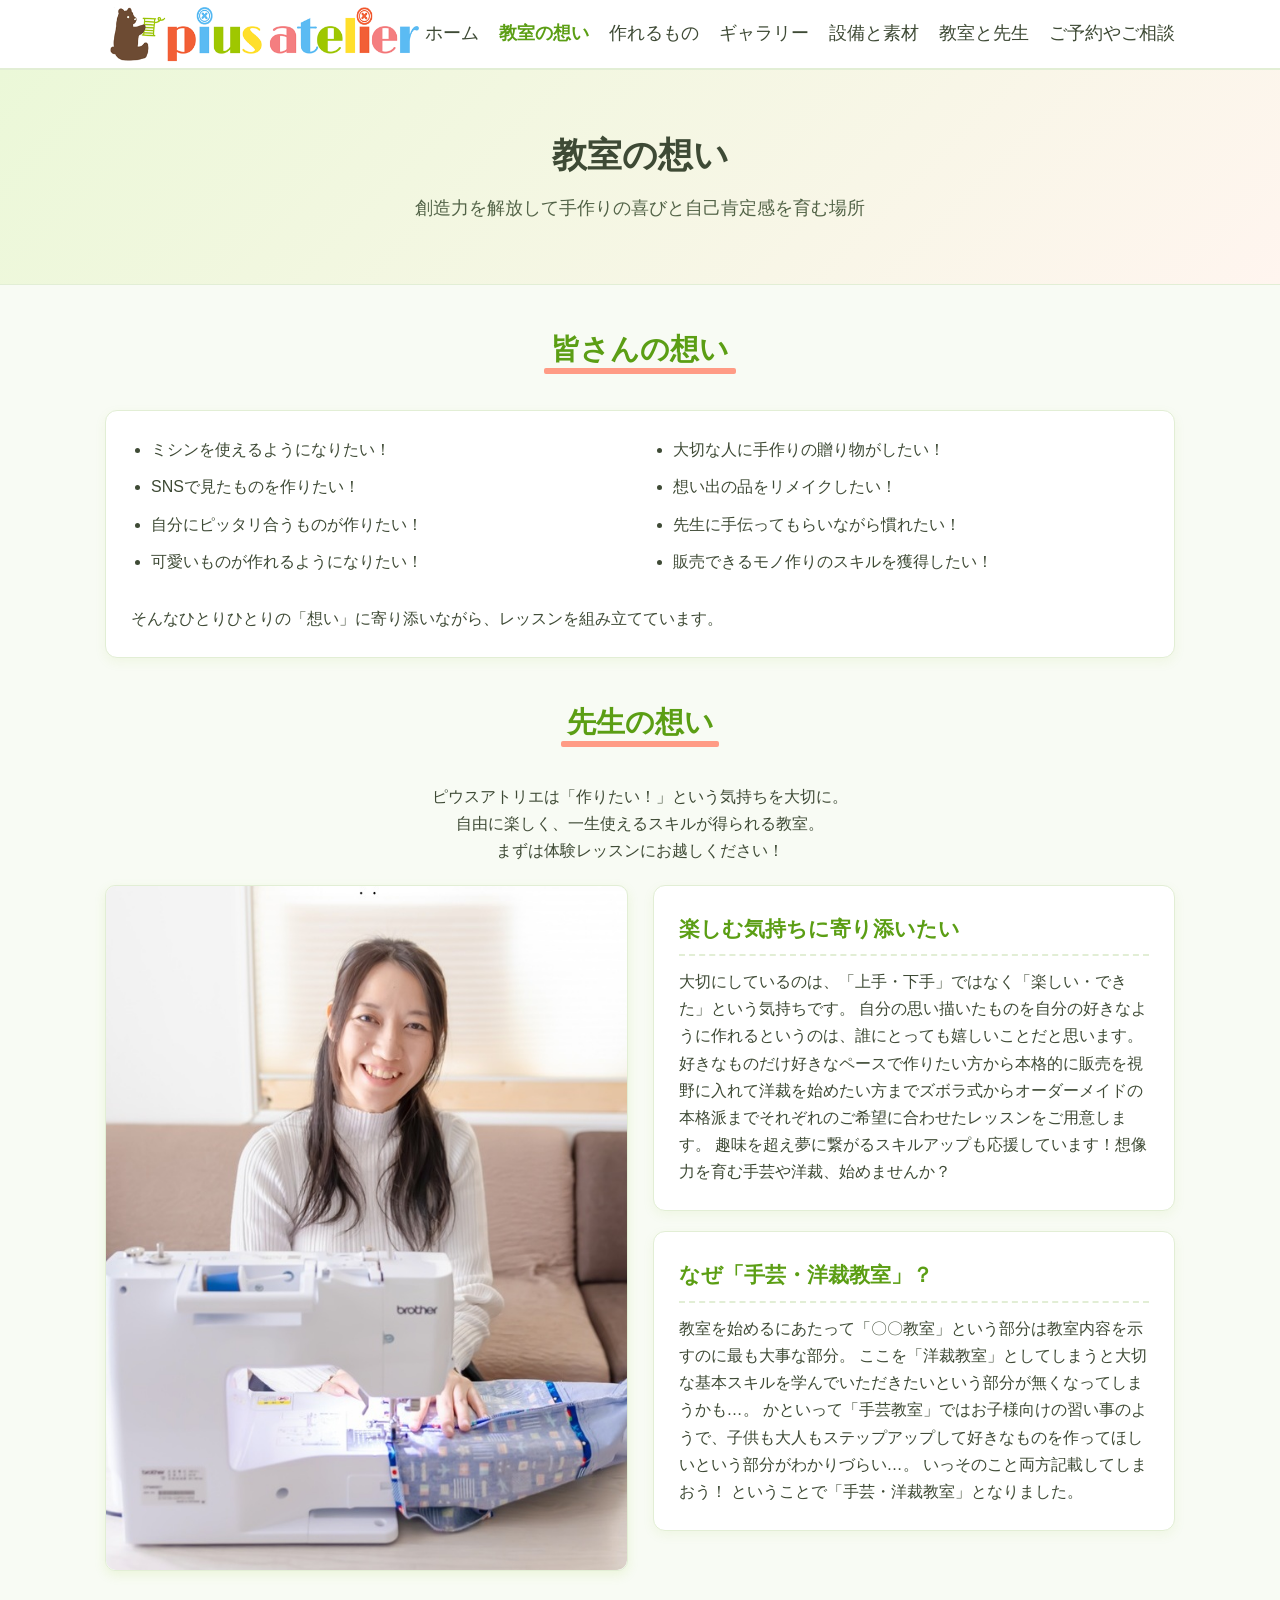
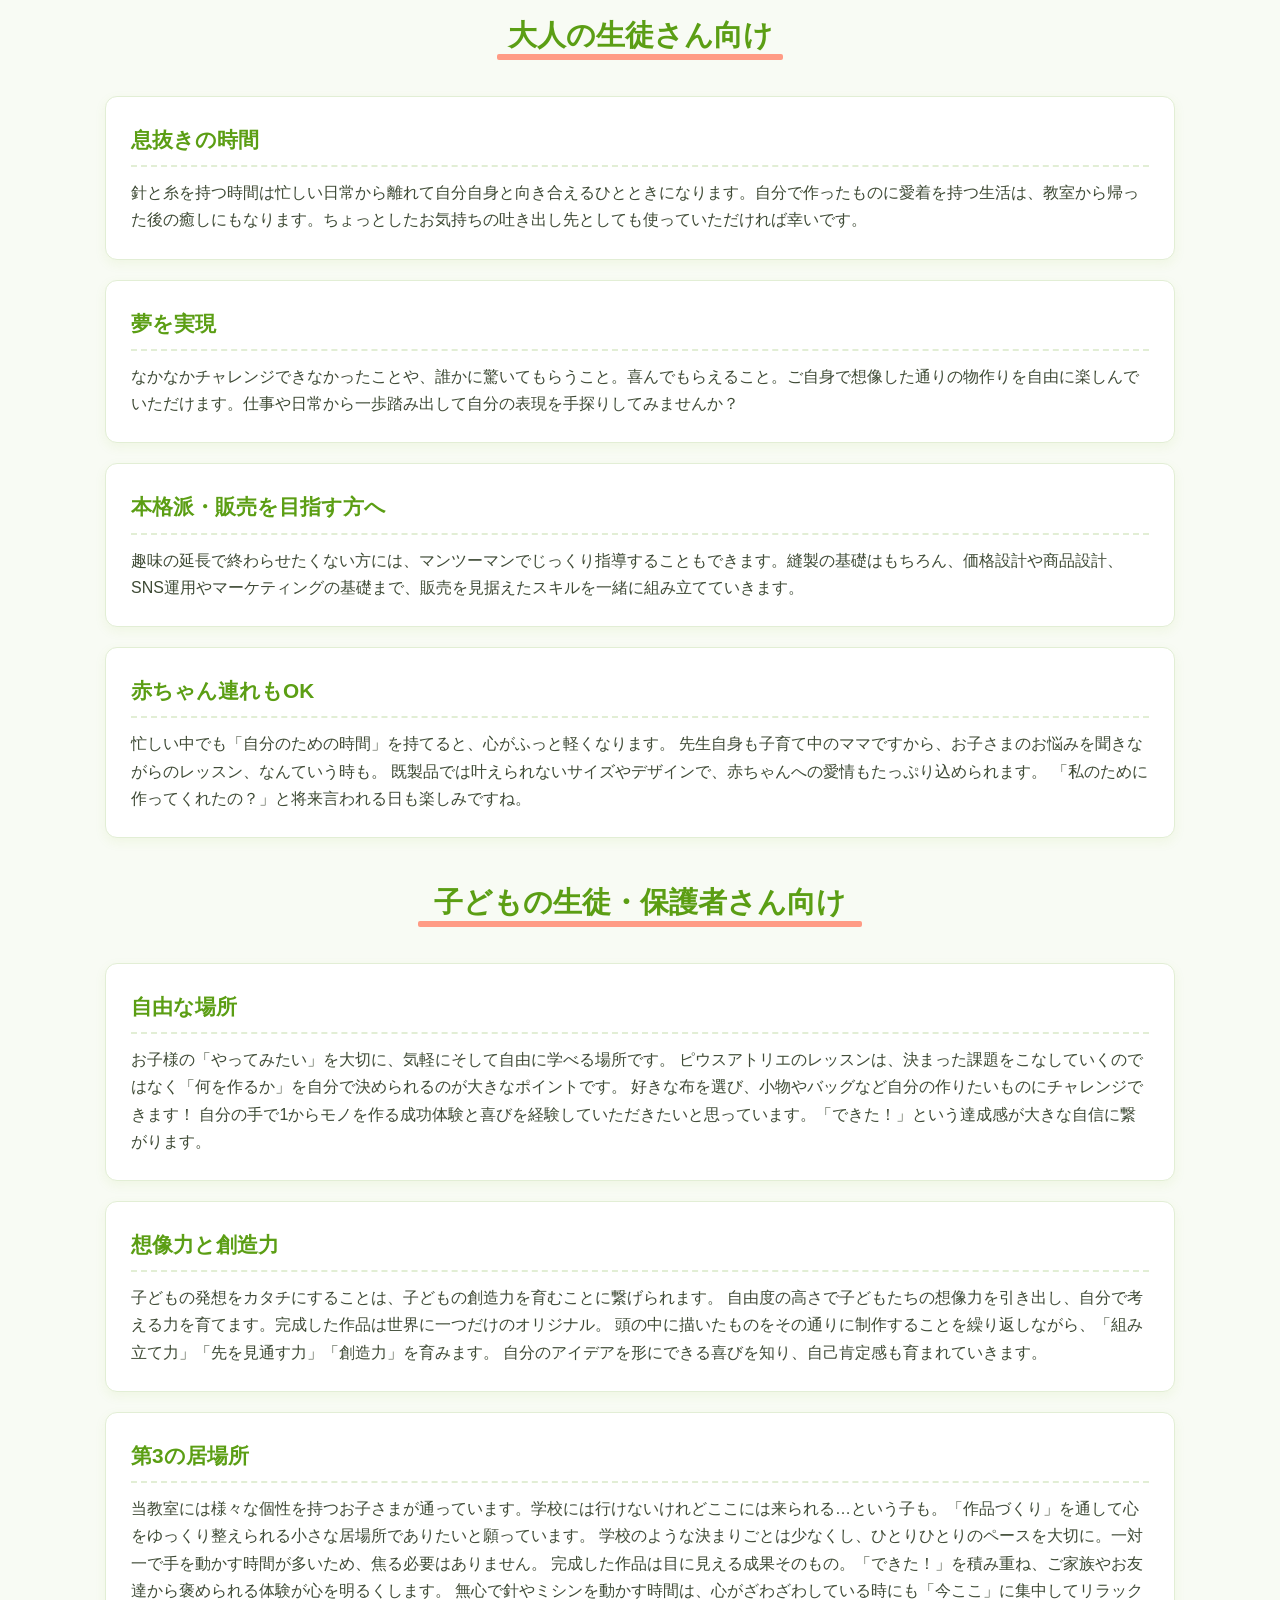
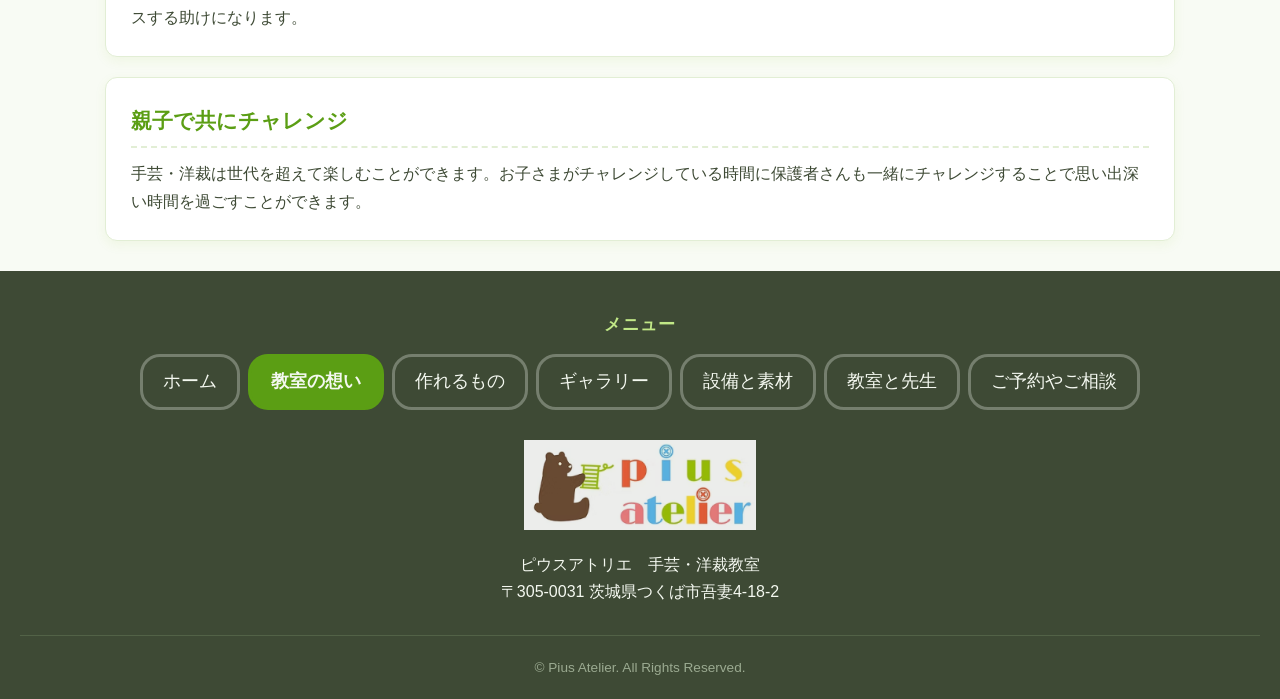
==== commit fce86dc8: "Add files via upload" ====
--- a/about.html
+++ b/about.html
@@ -11,6 +11,13 @@
   <meta property="og:locale" content="ja_JP">
   <link rel="stylesheet" href="style.css">
 </head>
+<script async src="https://www.googletagmanager.com/gtag/js?id=G-HBM3S9F58X"></script>
+<script>
+  window.dataLayer = window.dataLayer || [];
+  function gtag(){dataLayer.push(arguments);}
+  gtag('js', new Date());
+  gtag('config', 'G-HBM3S9F58X');
+</script>
 <body data-page="about">
   <header id="header-include"></header>
   <main>
@@ -116,6 +123,7 @@
       手芸・洋裁は世代を超えて楽しむことができます。お子さまがチャレンジしている時間に保護者さんも一緒にチャレンジすることで思い出深い時間を過ごすことができます。
     </div>
   </div>
+
   </main>
   <footer id="footer-include"></footer>
   <script src="common.js"></script>
